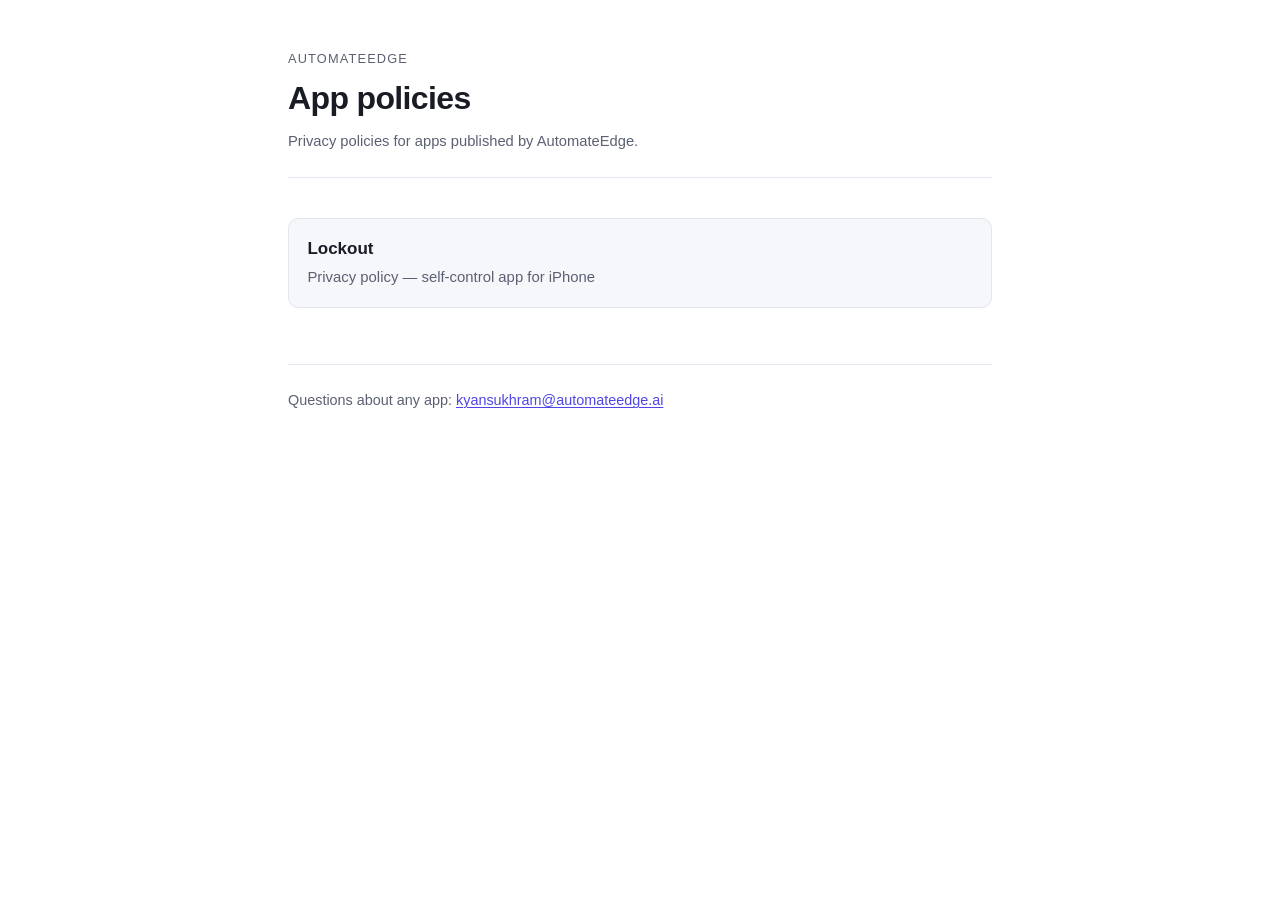
==== index.html @ 659c1778 "feat: legal site for AutomateEdge apps, starting with Lockout" ====
<!doctype html>
<html lang="en">
<head>
<meta charset="utf-8">
<meta name="viewport" content="width=device-width, initial-scale=1">
<title>AutomateEdge — App Policies</title>
<meta name="description" content="Privacy policies for AutomateEdge apps.">
<link rel="stylesheet" href="style.css">
</head>
<body>
<div class="wrap">

<header>
  <p class="eyebrow">AutomateEdge</p>
  <h1>App policies</h1>
  <p class="updated">Privacy policies for apps published by AutomateEdge.</p>
</header>

<ul class="apps">
  <li>
    <a href="lockout/">
      <span class="name">Lockout</span>
      <span class="desc">Privacy policy — self-control app for iPhone</span>
    </a>
  </li>
</ul>

<footer>
  <p>Questions about any app:
  <a href="mailto:kyansukhram@automateedge.ai">kyansukhram@automateedge.ai</a></p>
</footer>

</div>
</body>
</html>
---- style.css ----
/* Shared styling for every AutomateEdge app policy.
   Edit once here and every app's pages follow. */

:root {
  --bg: #ffffff;
  --surface: #f6f7fb;
  --text: #1a1c25;
  --muted: #5b6072;
  --rule: #e3e6ef;
  --accent: #4f46e5;
  --accent-soft: #eef0ff;
}

@media (prefers-color-scheme: dark) {
  :root {
    --bg: #0f1117;
    --surface: #171a23;
    --text: #e8eaf2;
    --muted: #9aa0b4;
    --rule: #262a37;
    --accent: #a5b4fc;
    --accent-soft: #1c2033;
  }
}

* { box-sizing: border-box; }

html { -webkit-text-size-adjust: 100%; }

body {
  margin: 0;
  padding: 0 1.25rem 5rem;
  background: var(--bg);
  color: var(--text);
  font: 17px/1.65 -apple-system, BlinkMacSystemFont, "Segoe UI", Roboto,
        Helvetica, Arial, sans-serif;
}

.wrap { max-width: 44rem; margin: 0 auto; }

header {
  padding: 3rem 0 1.5rem;
  border-bottom: 1px solid var(--rule);
  margin-bottom: 2.5rem;
}

.eyebrow {
  font-size: 0.8rem;
  letter-spacing: 0.09em;
  text-transform: uppercase;
  color: var(--muted);
  margin: 0 0 0.6rem;
}

h1 { font-size: 2rem; line-height: 1.2; margin: 0 0 0.75rem; letter-spacing: -0.02em; }
h2 {
  font-size: 1.2rem;
  margin: 2.75rem 0 0.75rem;
  letter-spacing: -0.01em;
  padding-top: 1.5rem;
  border-top: 1px solid var(--rule);
}
h2:first-of-type { border-top: 0; padding-top: 0; }

.updated { color: var(--muted); font-size: 0.92rem; margin: 0; }

p { margin: 0 0 1.1rem; }
ul { margin: 0 0 1.1rem; padding-left: 1.3rem; }
li { margin-bottom: 0.55rem; }

strong { font-weight: 650; }

a { color: var(--accent); text-decoration: underline; text-underline-offset: 2px; }
a:hover { text-decoration-thickness: 2px; }

.lede {
  background: var(--surface);
  border-left: 3px solid var(--accent);
  border-radius: 0 8px 8px 0;
  padding: 1.1rem 1.25rem;
  margin: 0 0 2rem;
}
.lede p:last-child { margin-bottom: 0; }

.apps { list-style: none; padding: 0; margin: 0; }
.apps li { margin-bottom: 0.85rem; }
.apps a {
  display: block;
  background: var(--surface);
  border: 1px solid var(--rule);
  border-radius: 10px;
  padding: 1rem 1.15rem;
  text-decoration: none;
  color: var(--text);
}
.apps a:hover { border-color: var(--accent); }
.apps .name { font-weight: 650; display: block; }
.apps .desc { color: var(--muted); font-size: 0.93rem; }

footer {
  margin-top: 3.5rem;
  padding-top: 1.5rem;
  border-top: 1px solid var(--rule);
  color: var(--muted);
  font-size: 0.9rem;
}

@media (max-width: 30rem) {
  body { font-size: 16px; }
  h1 { font-size: 1.6rem; }
  header { padding-top: 2rem; }
}
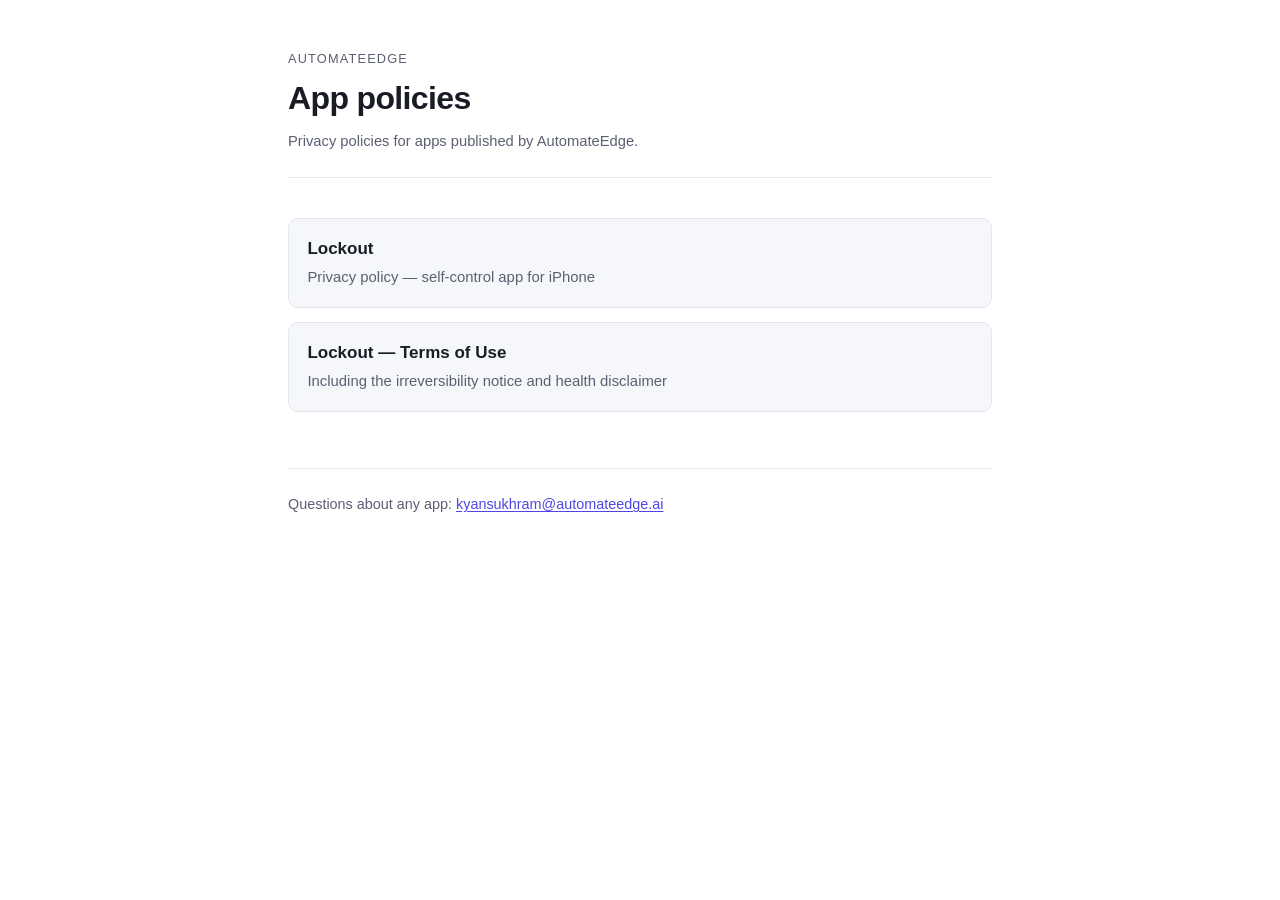
==== commit 6f4ded38: "docs: add Lockout Terms of Use with irreversibility and health disclaimers" ====
--- a/index.html
+++ b/index.html
@@ -23,6 +23,12 @@
       <span class="desc">Privacy policy — self-control app for iPhone</span>
     </a>
   </li>
+  <li>
+    <a href="lockout/terms/">
+      <span class="name">Lockout — Terms of Use</span>
+      <span class="desc">Including the irreversibility notice and health disclaimer</span>
+    </a>
+  </li>
 </ul>
 
 <footer>
